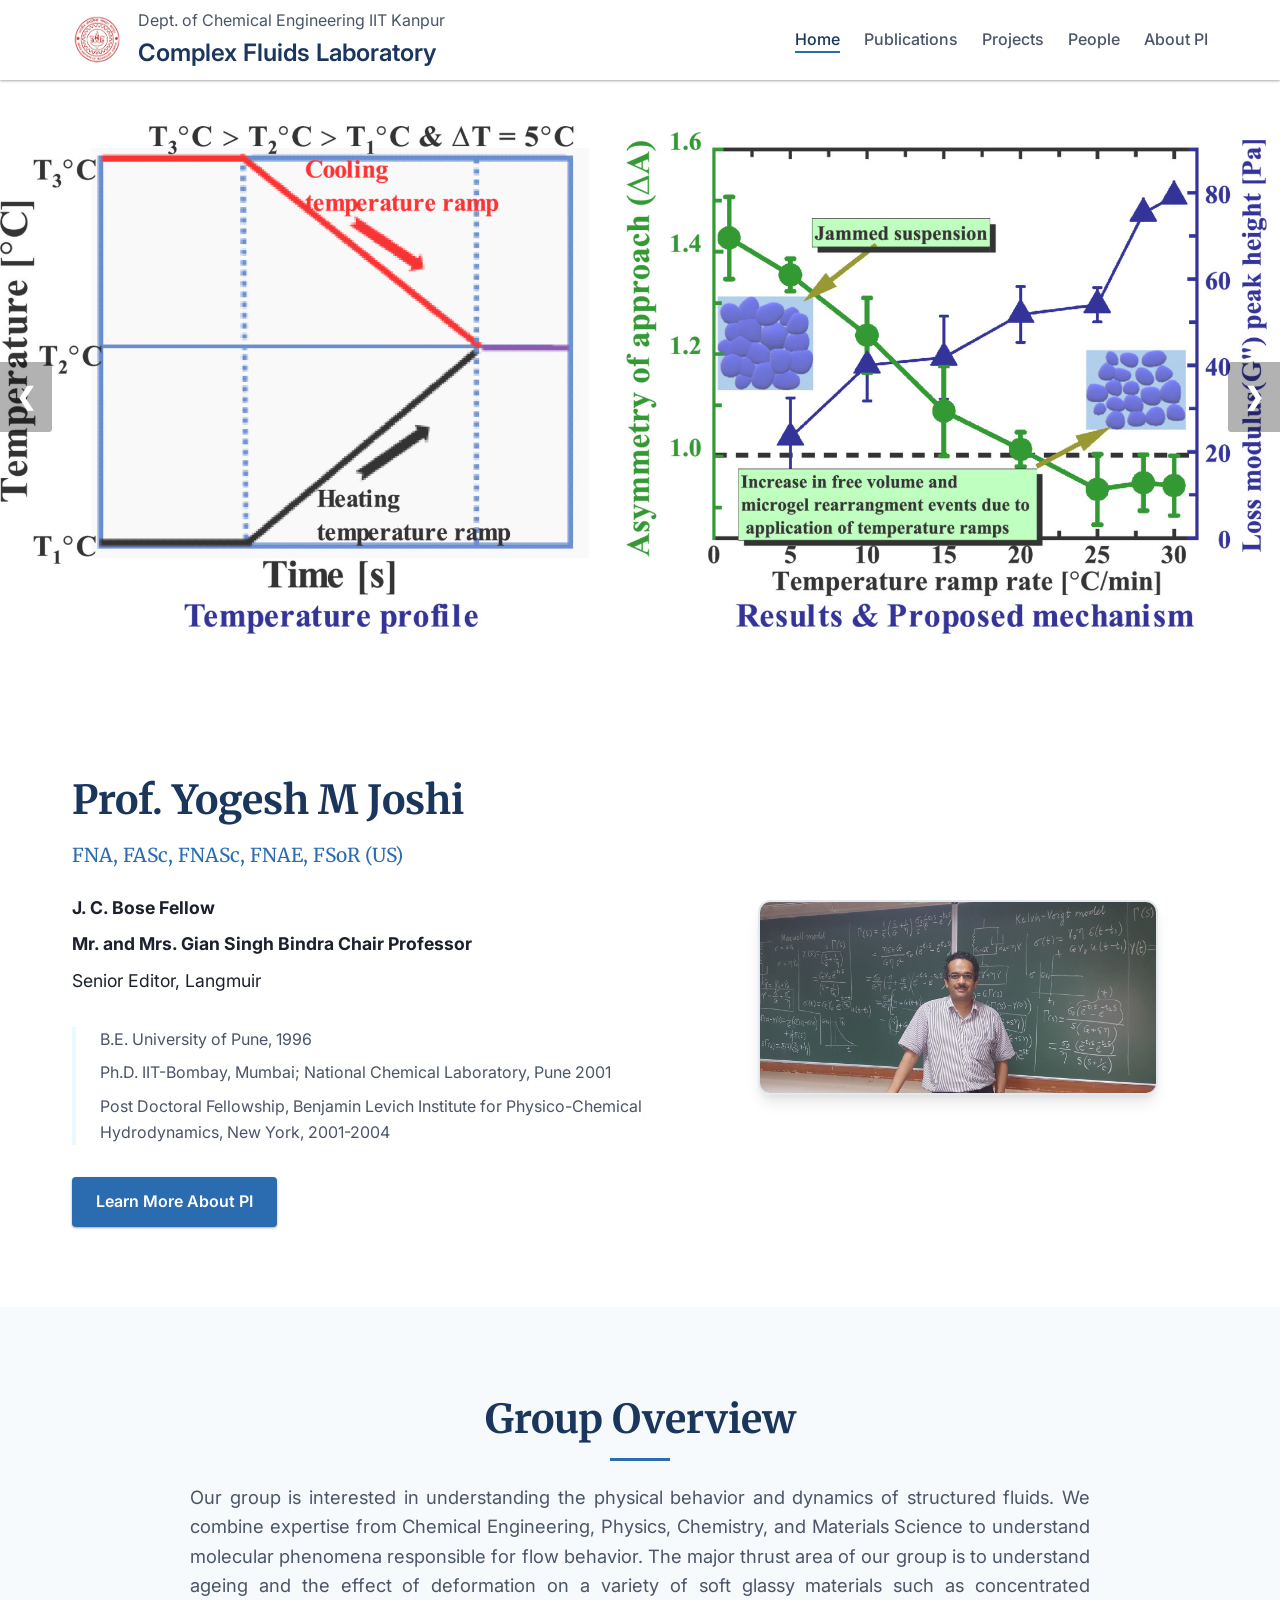
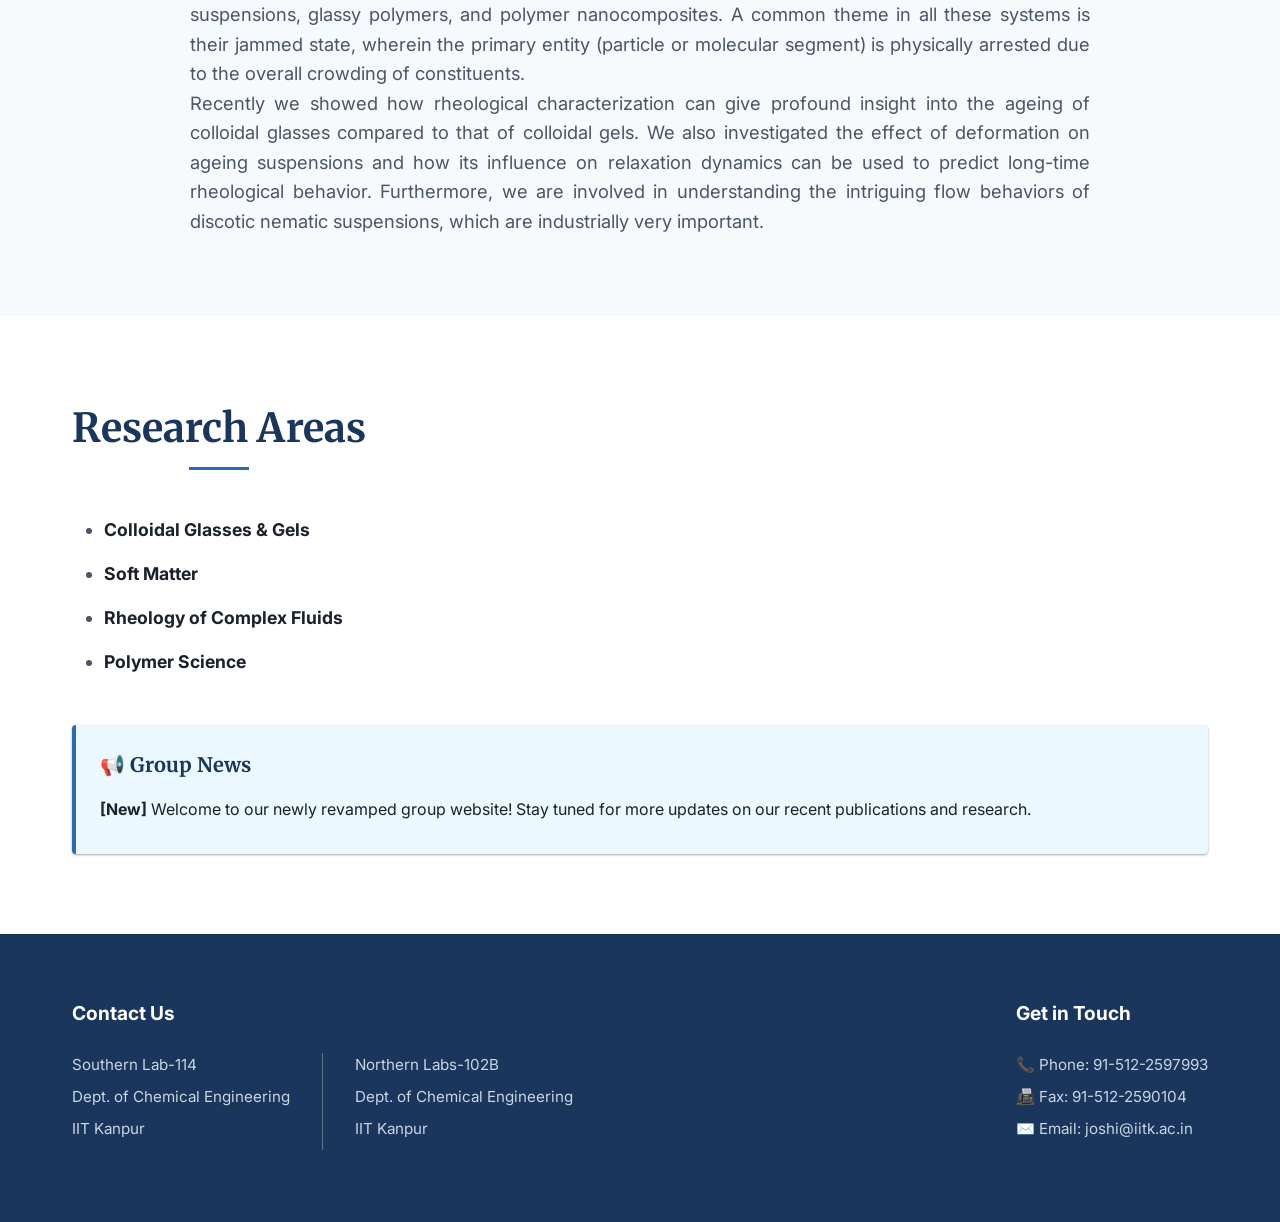
==== index.html @ f12f2cfc "Initial Commit" ====
<!DOCTYPE html>
<html lang="en">

<head>
  <meta charset="UTF-8">
  <meta name="viewport" content="width=device-width, initial-scale=1.0">
  <title>Complex Fluids Laboratory IIT Kanpur</title>
  <link rel="stylesheet" href="style.css">
  <link rel="preconnect" href="https://fonts.googleapis.com">
  <link rel="preconnect" href="https://fonts.gstatic.com" crossorigin>
  <link
    href="https://fonts.googleapis.com/css2?family=Inter:wght@300;400;500;600&family=Merriweather:wght@300;400;700&display=swap"
    rel="stylesheet">
</head>

<body>

  <header class="navbar">
    <div class="container nav-container">
      <div class="logo">
        <img src="images/iitk_logo.jpg" alt="IITK Logo">
        <div class="logo-text">
          <span class="uni"> Dept. of Chemical Engineering IIT Kanpur </span>
          <span class="lab">Complex Fluids Laboratory</span>
        </div>
      </div>
      <nav>
        <ul>
          <li><a href="index.html" class="active">Home</a></li>
          <li><a href="publications.html">Publications</a></li>
          <li><a href="projects.html">Projects</a></li>
          <li><a href="people.html">People</a></li>
          <li><a href="about.html">About PI</a></li>
        </ul>
      </nav>
    </div>
  </header>

  <main>
    <section class="hero-slideshow">
      <div class="slide-container">
        <div class="slide fade active">
          <img src="abstract arts/kawale-2026-microgel.jpg" alt="Microgel">
          <div class="slide-caption">
            <h3>Microgel Suspensions</h3>
            <p>Exploring the unique yielding and structural recovery of soft microgels.</p>
          </div>
        </div>
        <div class="slide fade">
          <img src="abstract arts/vivek-2025-silica.jpeg" alt="Silica">
          <div class="slide-caption">
            <h3>Silica Colloidal Glasses</h3>
            <p>Aging phenomena and rheological responses in colloidal glasses.</p>
          </div>
        </div>
        <div class="slide fade">
          <img src="abstract arts/vivek-2026-micelle.jpg" alt="Micelle">
          <div class="slide-caption">
            <h3>Micellar Networks</h3>
            <p>Dynamic behavior and rheological modeling of self-assembled systems.</p>
          </div>
        </div>

        <a class="prev" onclick="plusSlides(-1)">&#10094;</a>
        <a class="next" onclick="plusSlides(1)">&#10095;</a>
      </div>
    </section>

    <section class="about-pi container">
      <div class="pi-details">
        <h1>Prof. Yogesh M Joshi</h1>
        <h2 class="credentials">FNA, FASc, FNASc, FNAE, FSoR (US)</h2>
        <div class="titles">
          <p><strong>J. C. Bose Fellow</strong></p>
          <p><strong>Mr. and Mrs. Gian Singh Bindra Chair Professor</strong></p>
          <p>Senior Editor, Langmuir</p>
        </div>
        <div class="bio">
          <p>B.E. University of Pune, 1996</p>
          <p>Ph.D. IIT-Bombay, Mumbai; National Chemical Laboratory, Pune 2001</p>
          <p>Post Doctoral Fellowship, Benjamin Levich Institute for Physico-Chemical Hydrodynamics, New York, 2001-2004
          </p>
        </div>
        <a href="about.html" class="btn">Learn More About PI</a>
      </div>
      <div class="pi-image">
        <img src="images/YMJ_Class.jpg" alt="Prof. Yogesh M Joshi">
      </div>
    </section>

    <section class="overview bg-light">
      <div class="container text-center">
        <h2 class="section-title">Group Overview</h2>
        <p class="overview-text">
          Our group is interested in understanding the physical behavior and dynamics of structured fluids. We combine
          expertise from Chemical Engineering, Physics, Chemistry, and Materials Science to understand molecular
          phenomena responsible for flow behavior. The major thrust area of our group is to understand ageing and the
          effect of deformation on a variety of soft glassy materials such as concentrated suspensions, glassy polymers,
          and polymer nanocomposites. A common theme in all these systems is their jammed state, wherein the primary
          entity (particle or molecular segment) is physically arrested due to the overall crowding of constituents.
        </p>
        <p class="overview-text mt-3">
          Recently we showed how rheological characterization can give profound insight into the ageing of colloidal
          glasses compared to that of colloidal gels. We also investigated the effect of deformation on ageing
          suspensions and how its influence on relaxation dynamics can be used to predict long-time rheological
          behavior. Furthermore, we are involved in understanding the intriguing flow behaviors of discotic nematic
          suspensions, which are industrially very important.
        </p>
      </div>
    </section>

    <section class="research-interests container">
      <h2 class="section-title text-center">Research Areas</h2>
      <ul class="research-list">
        <li><strong>Colloidal Glasses & Gels</strong> </li>
        <li><strong>Soft Matter</strong> </li>
        <li><strong>Rheology of Complex Fluids</strong></li>
        <li><strong>Polymer Science</strong> </li>
      </ul>

      <div class="news-flash-box">
        <h3>📢 Group News</h3>
        <ul class="news-list">
          <li><strong>[New]</strong> Welcome to our newly revamped group website! Stay tuned for more updates on our recent publications and research.</li>
        </ul>
      </div>
    </section>
  </main>

  <footer class="footer">
    <div class="container footer-content">
      <div class="footer-info">
        <h3>Contact Us</h3>
        <div style="display: flex; gap: 2rem; margin-top: 0.5rem;">
          <div>
            <p>Southern Lab-114</p>
            <p>Dept. of Chemical Engineering</p>
            <p>IIT Kanpur</p>
          </div>
          <div style="border-left: 1px solid rgba(255,255,255,0.3);"></div>
          <div>
            <p>Northern Labs-102B</p>
            <p>Dept. of Chemical Engineering</p>
            <p>IIT Kanpur</p>
          </div>
        </div>
      </div>
      <div class="footer-contact">
        <h3>Get in Touch</h3>
        <p>📞 Phone: 91-512-2597993</p>
        <p>📠 Fax: 91-512-2590104</p>
        <p>✉️ Email: <a href="mailto:joshi@iitk.ac.in">joshi@iitk.ac.in</a></p>
      </div>
    </div>
  </footer>

  <script>
    let slideIndex = 1;
    showSlides(slideIndex);

    function plusSlides(n) {
      showSlides(slideIndex += n);
    }

    function showSlides(n) {
      let i;
      let slides = document.getElementsByClassName("slide");
      if (n > slides.length) { slideIndex = 1 }
      if (n < 1) { slideIndex = slides.length }
      for (i = 0; i < slides.length; i++) {
        slides[i].style.display = "none";
      }
      slides[slideIndex - 1].style.display = "block";
    }

    // Auto slide
    setInterval(function () {
      plusSlides(1);
    }, 5000);
  </script>
</body>

</html>
---- style.css ----
/* Color Palette and Variables */
:root {
  --primary-blue: #1A365D;
  --secondary-blue: #2B6CB0;
  --accent-blue: #EBF8FF;
  --text-dark: #1A202C;
  --text-gray: #4A5568;
  --bg-light: #F7FAFC;
  --white: #FFFFFF;
  --shadow-sm: 0 1px 3px rgba(0,0,0,0.12), 0 1px 2px rgba(0,0,0,0.24);
  --shadow-md: 0 4px 6px rgba(0,0,0,0.1);
  --shadow-lg: 0 10px 15px -3px rgba(0,0,0,0.1), 0 4px 6px -2px rgba(0,0,0,0.05);
  --transition: all 0.3s ease;
}

/* Reset and Global Styles */
* {
  margin: 0;
  padding: 0;
  box-sizing: border-box;
}

body {
  font-family: 'Inter', sans-serif;
  color: var(--text-dark);
  line-height: 1.6;
  background-color: var(--white);
  padding-top: 80px; /* Space for fixed header */
}

h1, h2, h3, h4 {
  font-family: 'Merriweather', serif;
  color: var(--primary-blue);
  margin-bottom: 1rem;
}

a {
  text-decoration: none;
  color: var(--secondary-blue);
  transition: var(--transition);
}

a:hover {
  color: var(--primary-blue);
}

.container {
  max-width: 1200px;
  margin: 0 auto;
  padding: 0 2rem;
}

.text-center {
  text-align: center;
}

.mt-3 {
  margin-top: 1.5rem;
}

.bg-light {
  background-color: var(--bg-light);
}

.section-title {
  font-size: 2.5rem;
  margin-bottom: 2rem;
  position: relative;
  display: inline-block;
}

.section-title::after {
  content: '';
  position: absolute;
  bottom: -10px;
  left: 50%;
  transform: translateX(-50%);
  width: 60px;
  height: 3px;
  background-color: var(--secondary-blue);
}

.btn {
  display: inline-block;
  padding: 0.75rem 1.5rem;
  background-color: var(--secondary-blue);
  color: var(--white);
  border-radius: 4px;
  font-weight: 600;
  box-shadow: var(--shadow-sm);
}

.btn:hover {
  background-color: var(--primary-blue);
  color: var(--white);
  transform: translateY(-2px);
  box-shadow: var(--shadow-md);
}

/* Header and Navigation */
.navbar {
  position: fixed;
  top: 0;
  left: 0;
  width: 100%;
  height: 80px;
  background-color: rgba(255, 255, 255, 0.9);
  backdrop-filter: blur(10px);
  -webkit-backdrop-filter: blur(10px);
  z-index: 1000;
  box-shadow: var(--shadow-sm);
  display: flex;
  align-items: center;
}

.nav-container {
  display: flex;
  justify-content: space-between;
  align-items: center;
  width: 100%;
}

.logo {
  display: flex;
  align-items: center;
  gap: 1rem;
}

.logo img {
  height: 50px;
  width: auto;
}

.logo-text {
  display: flex;
  flex-direction: column;
}

.logo-text .lab {
  font-weight: 600;
  font-size: 1.5rem;
  color: var(--primary-blue);
}

.logo-text .uni {
  font-size: 1rem;
  color: var(--text-gray);
}

.navbar nav ul {
  display: flex;
  list-style: none;
  gap: 1.5rem;
}

.navbar nav ul li a {
  font-weight: 500;
  color: var(--text-gray);
  position: relative;
  padding-bottom: 0.25rem;
}

.navbar nav ul li a::after {
  content: '';
  position: absolute;
  bottom: 0;
  left: 0;
  width: 0;
  height: 2px;
  background-color: var(--secondary-blue);
  transition: width 0.3s ease;
}

.navbar nav ul li a:hover::after,
.navbar nav ul li a.active::after {
  width: 100%;
}

.navbar nav ul li a.active {
  color: var(--primary-blue);
}

/* Hero Slideshow */
.hero-slideshow {
  width: 100%;
  position: relative;
  overflow: hidden;
  /* background-color: #000; */
}

.slide-container {
  max-width: 100%;
  position: relative;
  margin: auto;
}

.slide {
  display: none;
  position: relative;
}

.slide img {
  width: 99%;
  height: 600px;
  object-fit: contain;
  opacity: 0.8;
}

.slide-caption {
  position: absolute;
  bottom: 10%;
  left: 5%;
  width: 90%;
  background: rgba(26, 54, 93, 0.85);
  backdrop-filter: blur(5px);
  color: var(--white);
  padding: 2rem;
  border-radius: 8px;
  opacity: 0;
  transform: translateY(20px);
  transition: all 0.5s ease;
}

.slide:hover .slide-caption {
  opacity: 1;
  transform: translateY(0);
}

.slide-caption h3 {
  color: var(--white);
  margin-bottom: 0.5rem;
  font-size: 1.5rem;
}

.slide-caption p {
  font-size: 0.85rem;
  margin: 0;
}

/* Next & previous buttons */
.prev, .next {
  cursor: pointer;
  position: absolute;
  top: 50%;
  width: auto;
  padding: 16px;
  margin-top: -22px;
  color: white;
  font-weight: bold;
  font-size: 24px;
  transition: 0.3s ease;
  border-radius: 0 3px 3px 0;
  user-select: none;
  background-color: rgba(0,0,0,0.3);
  z-index: 10;
}

.prev {
  left: 0;
}

.next {
  right: 0;
  border-radius: 3px 0 0 3px;
}

.prev:hover, .next:hover {
  background-color: rgba(0,0,0,0.8);
}

/* Fading animation */
.fade {
  animation-name: fade;
  animation-duration: 1.5s;
}

@keyframes fade {
  from {opacity: .4} 
  to {opacity: 1}
}

/* About PI Section */
.about-pi {
  padding: 5rem 2rem;
  display: flex;
  align-items: center;
  gap: 4rem;
}

.pi-image {
  flex: 0 0 500px;
}

.pi-image img {
  width: 80%;
  border-radius: 12px;
  box-shadow: var(--shadow-lg);
  border: 2px solid #E2E8F0;
  display: block;
  margin: 0 auto;
}

.pi-details {
  flex: 1;
}

.pi-details h1 {
  font-size: 2.5rem;
  margin-bottom: 0.5rem;
}

.pi-details .credentials {
  font-size: 1.2rem;
  color: var(--secondary-blue);
  font-weight: 400;
  margin-bottom: 1.5rem;
}

.pi-details .titles p {
  font-size: 1.1rem;
  margin-bottom: 0.5rem;
  color: var(--text-dark);
}

.pi-details .bio {
  margin: 2rem 0;
  padding-left: 1.5rem;
  border-left: 4px solid var(--accent-blue);
}

.pi-details .bio p {
  margin-bottom: 0.5rem;
  color: var(--text-gray);
}

/* Overview Section */
.overview {
  padding: 5rem 2rem;
}

.overview-text {
  font-size: 1.15rem;
  color: var(--text-gray);
  max-width: 900px;
  margin: 0 auto;
  text-align: justify;
}

/* Research Interests Section */
.research-interests {
  padding: 5rem 2rem;
}

.research-list {
  list-style-type: disc;
  margin-left: 2rem;
  margin-top: 1.5rem;
  color: var(--text-gray);
  font-size: 1.1rem;
}

.research-list li {
  margin-bottom: 1rem;
}

.research-list strong {
  color: var(--text-dark);
}

.news-flash-box {
  background: var(--accent-blue);
  border-left: 4px solid var(--secondary-blue);
  padding: 1.5rem;
  margin-top: 3rem;
  border-radius: 4px;
  box-shadow: var(--shadow-sm);
}

.news-flash-box h3 {
  color: var(--primary-blue);
  font-size: 1.25rem;
  margin-bottom: 1rem;
  display: flex;
  align-items: center;
}

.news-list {
  list-style-type: none;
  padding-left: 0;
}

.news-list li {
  margin-bottom: 0.5rem;
  color: var(--text-dark);
  font-size: 1rem;
}

/* Footer */
.footer {
  background-color: var(--primary-blue);
  color: var(--white);
  padding: 4rem 2rem 1.5rem;
}

.footer-content {
  display: flex;
  justify-content: space-between;
  gap: 6rem;
  margin-bottom: 3rem;
}

.footer h3 {
  color: var(--white);
  font-size: 1.2rem;
  margin-bottom: 1.5rem;
  font-family: 'Inter', sans-serif;
}

.footer p {
  color: #CBD5E0;
  margin-bottom: 0.5rem;
  font-size: 0.95rem;
}

.footer a {
  color: #CBD5E0;
}

.footer a:hover {
  color: var(--white);
}

.footer-links ul {
  list-style: none;
}

.footer-links ul li {
  margin-bottom: 0.5rem;
}

.footer-bottom {
  text-align: center;
  padding-top: 1.5rem;
  border-top: 1px solid rgba(255, 255, 255, 0.1);
  color: #A0AEC0;
  font-size: 0.9rem;
}

/* Responsive */
@media (max-width: 992px) {
  .about-pi {
    flex-direction: column;
    text-align: center;
    gap: 2rem;
  }

  .pi-details .bio {
    text-align: left;
  }
}

@media (max-width: 768px) {
  .nav-container {
    flex-direction: column;
    padding: 1rem 0;
  }
  
  .navbar {
    height: auto;
    padding-bottom: 1rem;
  }

  .navbar nav ul {
    margin-top: 1rem;
    flex-wrap: wrap;
    justify-content: center;
    gap: 1rem;
  }

  body {
    padding-top: 120px;
  }

  .slide img {
    height: 400px;
  }
  
  .slide-caption {
    left: 5%;
    bottom: 5%;
    right: 5%;
    max-width: 90%;
  }
}

/* Publications Page Specific Styles */
.cover-slideshow {
  width: 100%;
  height: 600px;
  position: relative;
  overflow: hidden;
  background-color: #000;
  display: flex;
  justify-content: center;
  align-items: center;
}

.cover-slide {
  position: absolute;
  top: 0; 
  left: 50%;
  width: 500px; 
  height: 100%;
  transform: translateX(-50%) scale(0.8);
  opacity: 0;
  visibility: hidden;
  transition: all 0.5s ease-in-out;
  z-index: 1;
}

.cover-slide.active {
  opacity: 1;
  visibility: visible;
  transform: translateX(-50%) scale(1);
  z-index: 3;
}

.cover-slide.prev-slide {
  opacity: 0.2;
  visibility: visible;
  left: 15%;
  transform: translateX(-50%) scale(0.85);
  z-index: 2;
  cursor: pointer;
}

.cover-slide.next-slide {
  opacity: 0.2;
  visibility: visible;
  left: 85%;
  transform: translateX(-50%) scale(0.85);
  z-index: 2;
  cursor: pointer;
}

.cover-slide img {
  width: 100%;
  height: 100%;
  object-fit: contain;
  border-radius: 8px;
}

.cover-caption {
  position: absolute;
  bottom: 20px;
  left: 50%;
  transform: translateX(-50%);
  background: rgba(100, 100, 100, 0.7);
  backdrop-filter: blur(10px);
  -webkit-backdrop-filter: blur(10px);
  color: var(--white);
  padding: 0.75rem 1.5rem;
  border-radius: 6px;
  font-size: 1rem;
  font-weight: 500;
  text-align: center;
  white-space: nowrap;
  opacity: 0;
  transition: opacity 0.3s ease;
  pointer-events: none;
}

.cover-slide.active:hover .cover-caption {
  opacity: 1;
}

.profiles {
  padding: 5rem 2rem;
}

.profile-links-minimal {
  display: flex;
  justify-content: center;
  gap: 2rem;
  flex-wrap: wrap;
  margin-top: 2rem;
}

.profile-links-minimal a {
  padding: 0.75rem 2rem;
  border: 2px solid var(--secondary-blue);
  border-radius: 30px;
  color: var(--secondary-blue);
  font-weight: 600;
  transition: var(--transition);
}

.profile-links-minimal a:hover {
  background-color: var(--secondary-blue);
  color: var(--white);
}

.publications-db {
  padding: 5rem 2rem;
}

.year-tabs-minimal {
  display: flex;
  justify-content: center;
  flex-wrap: wrap;
  gap: 0.5rem;
  margin-bottom: 3rem;
  margin-top: 2rem;
}

.year-tab-btn {
  background: transparent;
  border: none;
  font-size: 1.1rem;
  padding: 0.5rem 1rem;
  color: var(--text-gray);
  cursor: pointer;
  border-bottom: 2px solid transparent;
  transition: var(--transition);
  font-family: 'Inter', sans-serif;
  font-weight: 500;
}

.year-tab-btn:hover {
  color: var(--primary-blue);
}

.year-tab-btn.active {
  color: var(--primary-blue);
  border-bottom-color: var(--primary-blue);
}

.year-tab-btn.tab-btn-styled {
  border: 2px solid var(--secondary-blue);
  border-radius: 30px;
  padding: 0.5rem 1.5rem;
  transition: all 0.3s ease;
  border-bottom: 2px solid var(--secondary-blue);
}

.year-tab-btn.tab-btn-styled:hover {
  background-color: var(--secondary-blue);
  color: var(--white);
}

.year-tab-btn.tab-btn-styled.active {
  background-color: var(--secondary-blue);
  color: var(--white);
}

.publications-scroll {
  max-width: 900px;
  margin: 0 auto;
}

.publications-list-minimal {
  list-style: none;
  padding: 0;
}

.publications-list-minimal li {
  padding: 1.5rem 0;
  border-bottom: 1px solid #E2E8F0;
  color: var(--text-dark);
}

.publications-list-minimal li:last-child {
  border-bottom: none;
}

.publications-list-minimal .authors {
  color: var(--text-gray);
  font-size: 0.95rem;
}

.publications-list-minimal .journal {
  color: var(--secondary-blue);
  font-size: 0.95rem;
}

.records {
  padding: 5rem 2rem;
}

.records-list-minimal {
  max-width: 90%;
  margin: 2rem auto 0;
  padding-left: 2rem;
  color: var(--text-gray);
  font-size: 1.05rem;
  line-height: 1.8;
}

.records-list-minimal li {
  margin-bottom: 1rem;
}

/* Publications Show More Button */
.show-more-container {
  text-align: center;
  margin-top: 2rem;
  padding-bottom: 1rem;
}

.show-more-btn {
  background-color: var(--secondary-blue);
  color: var(--white);
  border: none;
  padding: 0.75rem 2rem;
  border-radius: 30px;
  font-family: 'Inter', sans-serif;
  font-weight: 500;
  cursor: pointer;
  transition: var(--transition);
  box-shadow: var(--shadow-sm);
}

.show-more-btn:hover {
  background-color: var(--primary-blue);
  box-shadow: var(--shadow-md);
  transform: translateY(-2px);
}

.pub-link {
  font-size: 0.9rem;
  margin-left: 0.5rem;
  font-weight: 500;
  color: var(--primary-blue);
}
.pub-link:hover {
  text-decoration: underline;
}

/* People Page Specific Styles */
.group-photo {
  width: 100%;
  max-height: 600px;
  overflow: hidden;
  display: flex;
  justify-content: center;
  align-items: center;
  background-color: transparent;
}

.group-photo img {
  width: 95%;
  height: auto;
  max-height: 550px;
  object-fit: cover;
  opacity: 0.95;
  border-radius: 12px;
  box-shadow: 0 10px 25px rgba(0,0,0,0.5);
  margin-top: 2rem;
  margin-bottom: 2rem;
}

.people-section {
  padding-top: 4rem;
  padding-bottom: 2rem;
}

.people-grid {
  display: grid;
  grid-template-columns: repeat(auto-fill, minmax(200px, 1fr));
  gap: 3rem;
  padding: 2rem 0;
  justify-items: center;
}

.person-card {
  text-align: center;
  display: flex;
  flex-direction: column;
  align-items: center;
  width: 100%;
}

.person-img-wrapper {
  width: 150px;
  height: 150px;
  border-radius: 50%;
  overflow: hidden;
  margin-bottom: 1rem;
  border: 3px solid var(--accent-blue);
  box-shadow: var(--shadow-md);
  transition: var(--transition);
  display: flex;
  justify-content: center;
  align-items: center;
  background-color: var(--bg-light);
}

.person-img-wrapper:hover {
  transform: scale(1.05);
  border-color: var(--secondary-blue);
}

.person-img-wrapper img {
  width: 100%;
  height: 100%;
  object-fit: cover;
}

.person-card h3 {
  font-family: 'Inter', sans-serif;
  font-size: 1.15rem;
  color: var(--text-dark);
  margin-bottom: 0.25rem;
}

.person-card p {
  font-size: 0.9rem;
  color: var(--text-gray);
  margin-bottom: 0.25rem;
}

.person-card .person-link {
  color: var(--secondary-blue);
  font-weight: 500;
  font-size: 0.9rem;
  margin-top: 0.5rem;
  word-break: break-all;
}

.person-card .person-link:hover {
  color: var(--primary-blue);
  text-decoration: underline;
}
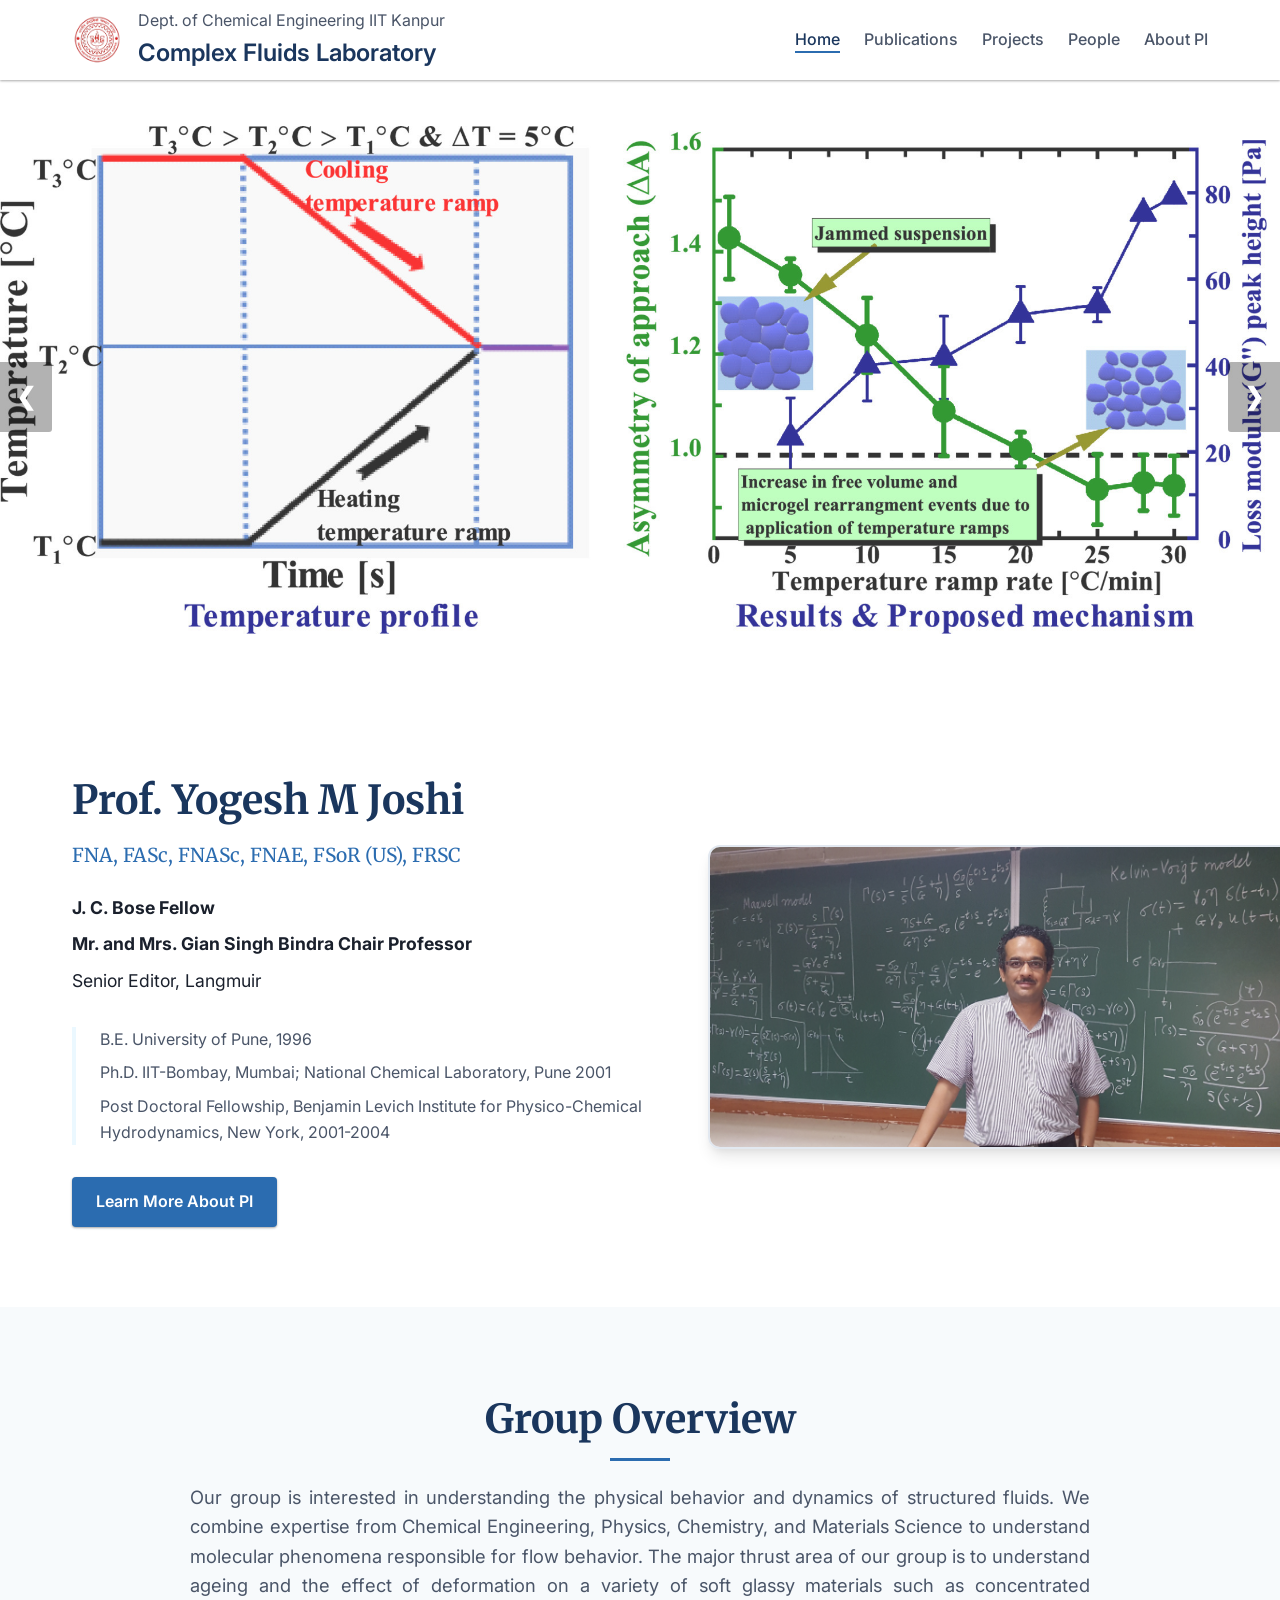
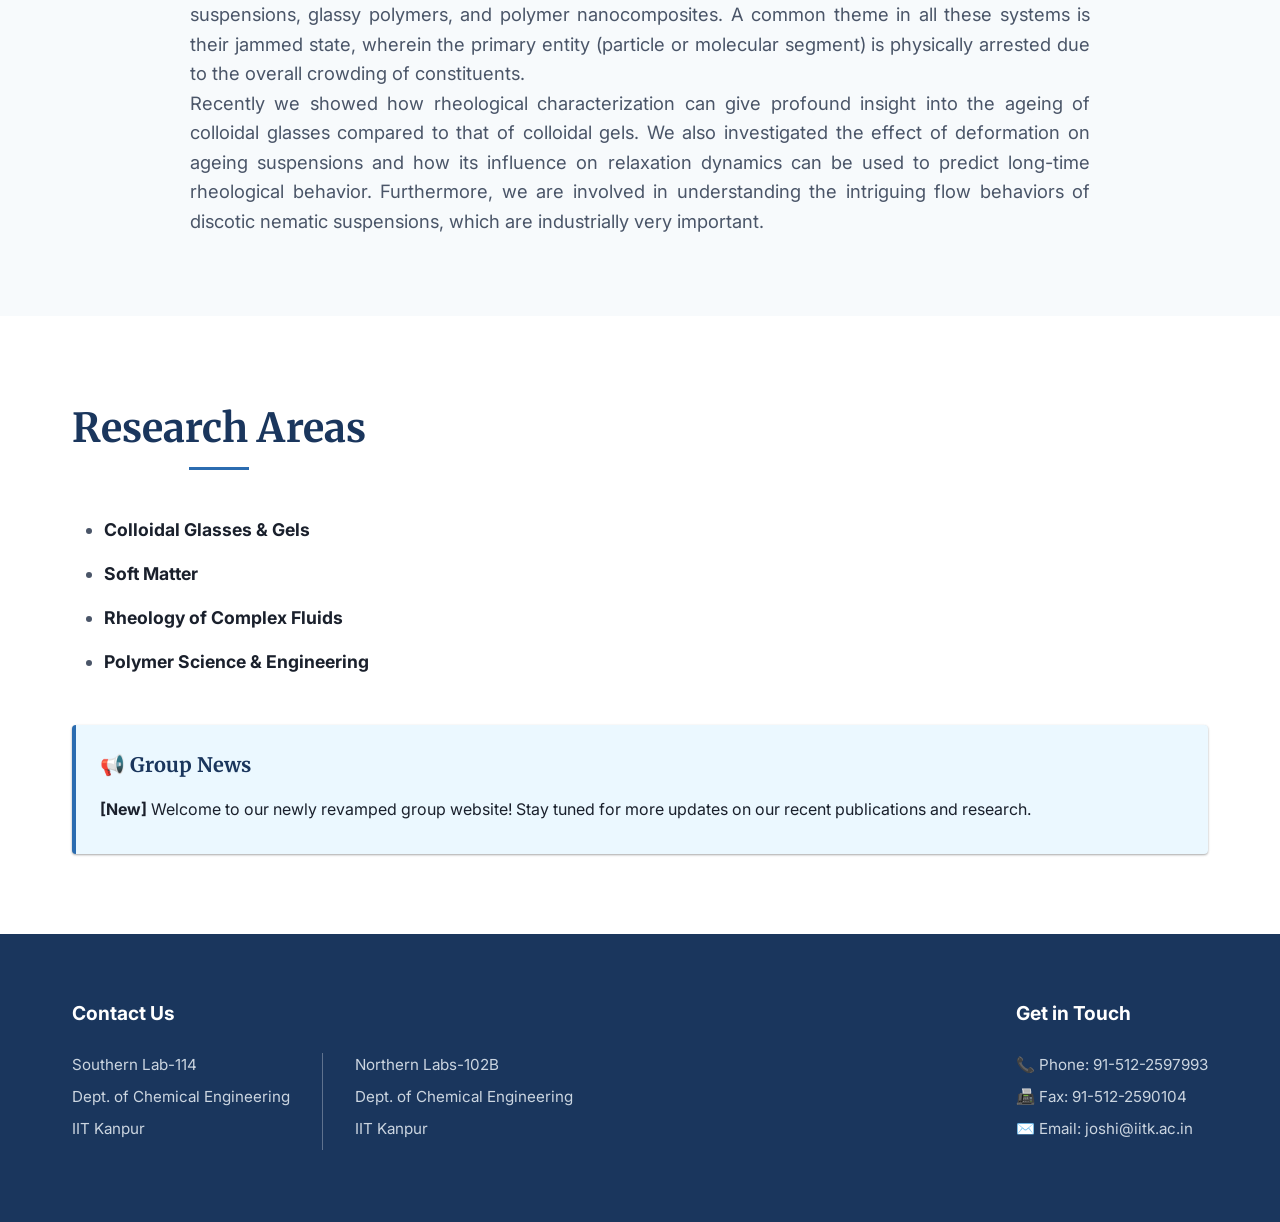
==== commit 667c845f: "Updated as per feedback" ====
--- a/index.html
+++ b/index.html
@@ -37,6 +37,7 @@
   </header>
 
   <main>
+    <!-- Abstract image art slideshow-->
     <section class="hero-slideshow">
       <div class="slide-container">
         <div class="slide fade active">
@@ -54,12 +55,15 @@
           </div>
         </div>
         <div class="slide fade">
+            <!-- image name from abstract arts folder-->
           <img src="abstract arts/vivek-2026-micelle.jpg" alt="Micelle">
           <div class="slide-caption">
+            <!--Title and description text on hovering-->
             <h3>Micellar Networks</h3>
             <p>Dynamic behavior and rheological modeling of self-assembled systems.</p>
           </div>
         </div>
+        
 
         <a class="prev" onclick="plusSlides(-1)">&#10094;</a>
         <a class="next" onclick="plusSlides(1)">&#10095;</a>
@@ -69,7 +73,7 @@
     <section class="about-pi container">
       <div class="pi-details">
         <h1>Prof. Yogesh M Joshi</h1>
-        <h2 class="credentials">FNA, FASc, FNASc, FNAE, FSoR (US)</h2>
+        <h2 class="credentials">FNA, FASc, FNASc, FNAE, FSoR (US), FRSC</h2>
         <div class="titles">
           <p><strong>J. C. Bose Fellow</strong></p>
           <p><strong>Mr. and Mrs. Gian Singh Bindra Chair Professor</strong></p>
@@ -115,12 +119,14 @@
         <li><strong>Colloidal Glasses & Gels</strong> </li>
         <li><strong>Soft Matter</strong> </li>
         <li><strong>Rheology of Complex Fluids</strong></li>
-        <li><strong>Polymer Science</strong> </li>
+        <li><strong>Polymer Science & Engineering</strong> </li>
       </ul>
 
+      <!-- Placeholder for news-->
       <div class="news-flash-box">
         <h3>📢 Group News</h3>
         <ul class="news-list">
+          <!-- Update news here-->
           <li><strong>[New]</strong> Welcome to our newly revamped group website! Stay tuned for more updates on our recent publications and research.</li>
         </ul>
       </div>
--- a/style.css
+++ b/style.css
@@ -290,9 +290,8 @@
 .pi-image {
   flex: 0 0 500px;
 }
-
 .pi-image img {
-  width: 80%;
+  width: 125%;
   border-radius: 12px;
   box-shadow: var(--shadow-lg);
   border: 2px solid #E2E8F0;
@@ -587,12 +586,14 @@
 }
 
 .profile-links-minimal a {
-  padding: 0.75rem 2rem;
+  padding: 0.75rem 2.5rem;
   border: 2px solid var(--secondary-blue);
   border-radius: 30px;
   color: var(--secondary-blue);
   font-weight: 600;
   transition: var(--transition);
+  text-align: center;
+  min-width: 160px;
 }
 
 .profile-links-minimal a:hover {
@@ -683,6 +684,17 @@
   font-size: 0.95rem;
 }
 
+.publications-list-minimal .pub-year-heading {
+  font-size: 1.3rem;
+  font-weight: 700;
+  color: var(--primary-blue);
+  border-bottom: 2px solid var(--secondary-blue);
+  padding: 1.5rem 0 0.5rem;
+  margin-top: 1rem;
+  list-style: none;
+  letter-spacing: 0.02em;
+}
+
 .records {
   padding: 5rem 2rem;
 }
@@ -831,3 +843,87 @@
   color: var(--primary-blue);
   text-decoration: underline;
 }
+
+/* Group Gallery Carousel */
+.gallery-section {
+  background: #f0f4f8;
+  padding-bottom: 3rem;
+}
+
+.gallery-carousel {
+  position: relative;
+  display: flex;
+  align-items: center;
+  width: 100%;
+  margin-top: 1.5rem;
+}
+
+.gallery-track-wrapper {
+  overflow: hidden;
+  width: 100%;
+  flex: 1;
+}
+
+.gallery-track {
+  display: flex;
+  transition: transform 0.5s cubic-bezier(0.4, 0, 0.2, 1);
+  width: 100%;
+}
+
+.gallery-track img {
+  min-width: 100%;
+  width: 100%;
+  max-height: 90vh;
+  object-fit: contain;
+  object-position: center;
+  flex-shrink: 0;
+  background: #000;
+}
+
+.gallery-btn {
+  position: absolute;
+  z-index: 10;
+  top: 50%;
+  transform: translateY(-50%);
+  background: rgba(255, 255, 255, 0.85);
+  border: none;
+  border-radius: 50%;
+  width: 48px;
+  height: 48px;
+  font-size: 1.4rem;
+  cursor: pointer;
+  display: flex;
+  align-items: center;
+  justify-content: center;
+  box-shadow: 0 2px 12px rgba(0,0,0,0.18);
+  transition: background 0.2s, transform 0.2s;
+}
+
+.gallery-btn:hover {
+  background: rgba(255, 255, 255, 1);
+  transform: translateY(-50%) scale(1.08);
+}
+
+.gallery-btn-prev { left: 1rem; }
+.gallery-btn-next { right: 1rem; }
+
+.gallery-dots {
+  display: flex;
+  justify-content: center;
+  gap: 8px;
+  margin-top: 1.2rem;
+}
+
+.gallery-dot {
+  width: 10px;
+  height: 10px;
+  border-radius: 50%;
+  background: #b0bec5;
+  cursor: pointer;
+  transition: background 0.3s, transform 0.3s;
+}
+
+.gallery-dot.active {
+  background: var(--secondary-blue);
+  transform: scale(1.3);
+}
